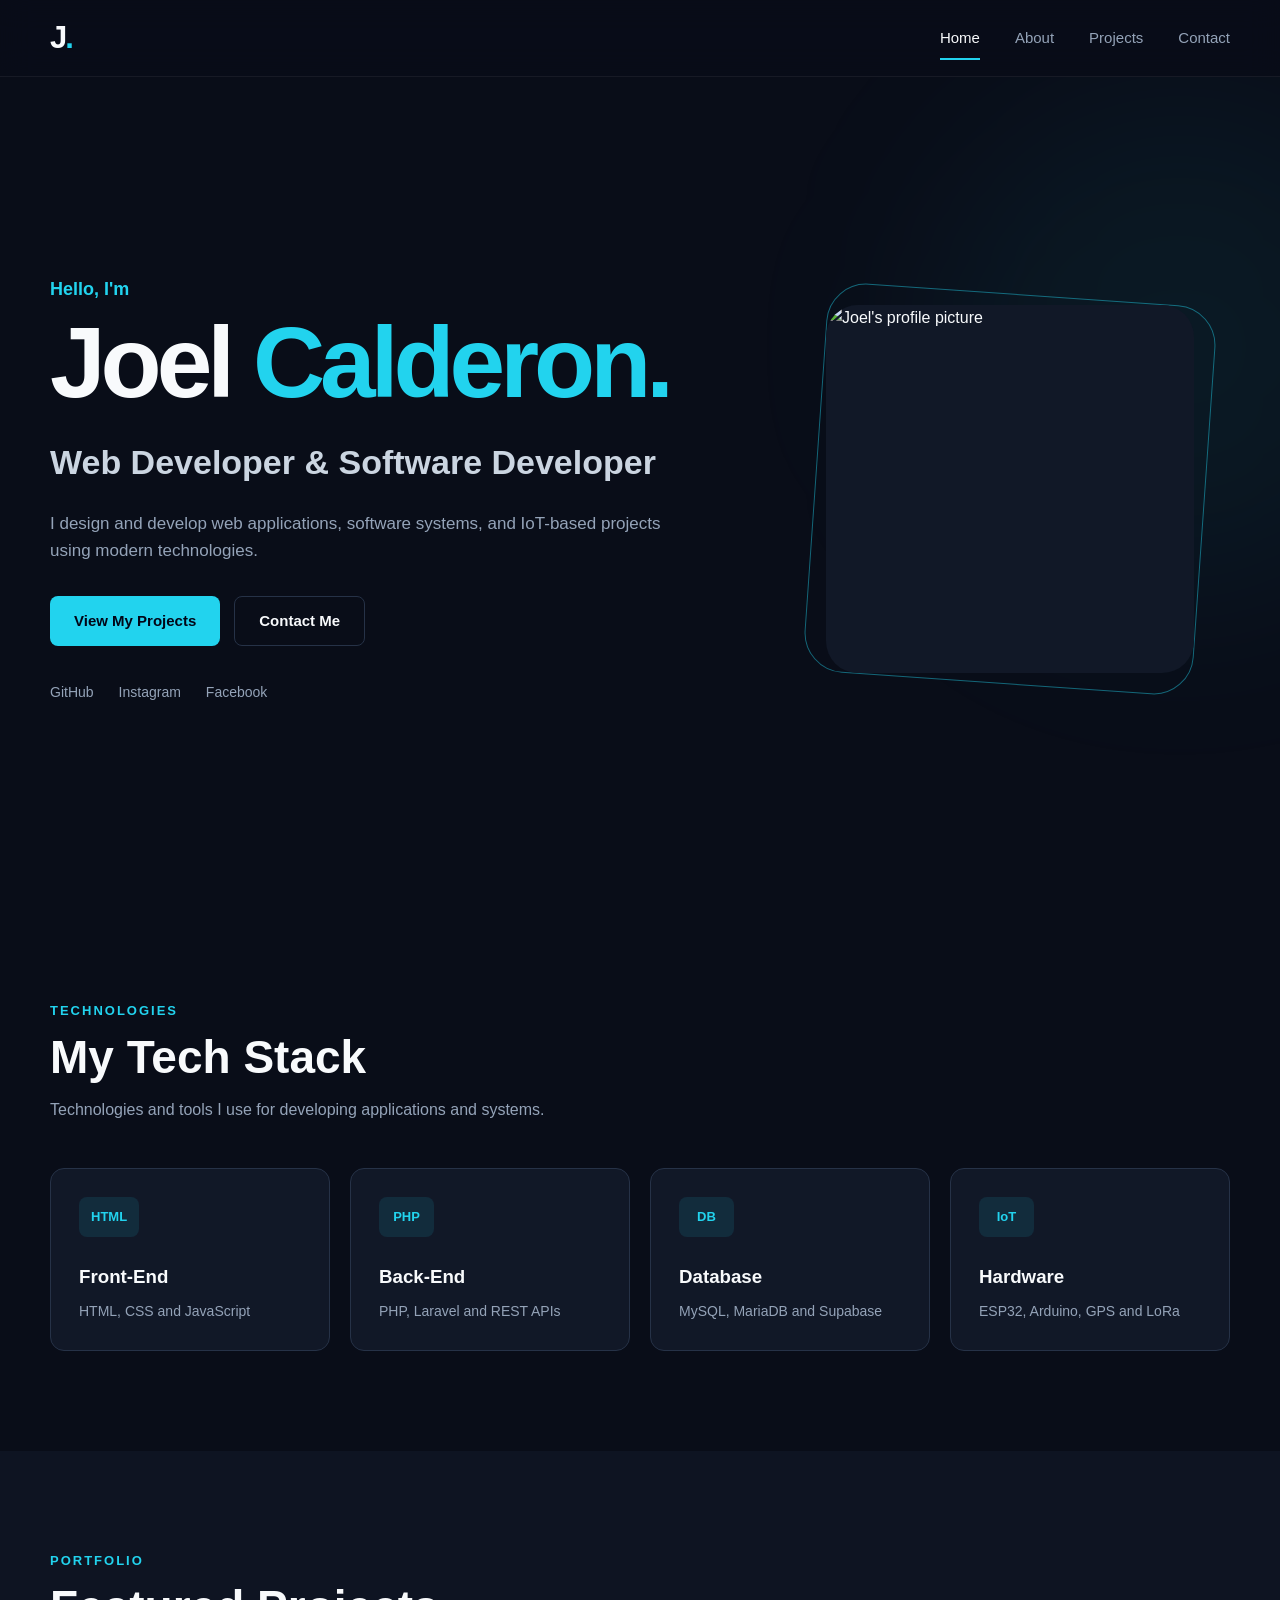
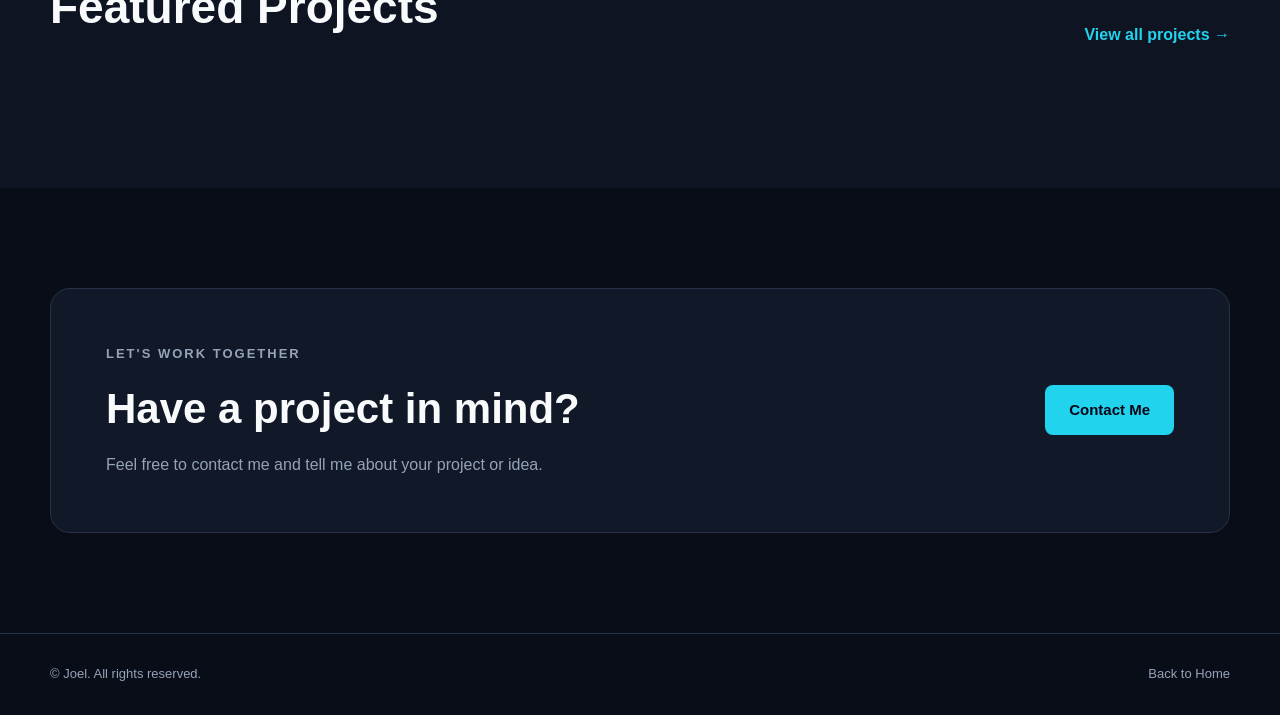
==== index.html @ 71169417 "first commit" ====
<!DOCTYPE html>
<html lang="en">

<head>
    <meta charset="UTF-8">

    <meta
        name="viewport"
        content="width=device-width, initial-scale=1.0"
    >

    <meta
        name="description"
        content="Joel's personal developer portfolio."
    >

    <title>Joel | Developer Portfolio</title>

    <link
        rel="stylesheet"
        href="./style.css"
    >
</head>

<body data-root=".">

    <!-- =========================
         NAVIGATION
    ========================== -->

    <header class="header">

        <nav class="navbar container">

            <a
                href="./index.html"
                class="logo"
            >
                J<span>.</span>
            </a>

            <button
                class="nav-toggle"
                id="nav-toggle"
                aria-label="Open navigation menu"
            >
                ☰
            </button>

            <div
                class="nav-menu"
                id="nav-menu"
            >

                <a
                    href="./index.html"
                    class="nav-link"
                    data-page="home"
                >
                    Home
                </a>

                <a
                    href="./pages/about.html"
                    class="nav-link"
                    data-page="about"
                >
                    About
                </a>

                <a
                    href="./pages/project.html"
                    class="nav-link"
                    data-page="project"
                >
                    Projects
                </a>

                <a
                    href="./pages/contact.html"
                    class="nav-link"
                    data-page="contact"
                >
                    Contact
                </a>

            </div>

        </nav>

    </header>


    <!-- =========================
         MAIN
    ========================== -->

    <main>

        <!-- HERO -->

        <section class="hero">

            <div class="container hero-container">

                <div class="hero-content">

                    <p class="eyebrow">
                        Hello, I'm
                    </p>

                    <h1>
                        Joel
                        <span>Calderon.</span>
                    </h1>

                    <h2>
                        Web Developer &
                        Software Developer
                    </h2>

                    <p class="hero-description">
                        I design and develop web applications,
                        software systems, and IoT-based projects
                        using modern technologies.
                    </p>

                    <div class="hero-buttons">

                        <a
                            href="./pages/project.html"
                            class="btn btn-primary"
                        >
                            View My Projects
                        </a>

                        <a
                            href="./pages/contact.html"
                            class="btn btn-secondary"
                        >
                            Contact Me
                        </a>

                    </div>


                    <div class="hero-socials">

                        <a
                            href="https://github.com/itsmeJoel18"
                            target="_blank"
                            rel="noopener"
                        >
                            GitHub
                        </a>

                        <a
                            href="https://www.instagram.com/joelcalderon018"
                            target="_blank"
                            rel="noopener"
                        >
                            Instagram
                        </a>

                        <a
                            href="https://www.facebook.com/joelcalderon1997"
                            target="_blank"
                            rel="noopener"
                        >
                            Facebook
                        </a>

                    </div>

                </div>


                <div class="hero-image-wrapper">

                    <div class="hero-image-border">

                        <img
                            src="C:\Users\Acer\Downloads\porfolio\assets\images\pasikatkaboy.jpg"
                            alt="Joel's profile picture"
                            class="hero-image"
                        >

                    </div>

                </div>

            </div>

        </section>


        <!-- SKILLS -->

        <section class="section">

            <div class="container">

                <p class="section-label">
                    Technologies
                </p>

                <h2 class="section-title">
                    My Tech Stack
                </h2>

                <p class="section-description">
                    Technologies and tools I use for
                    developing applications and systems.
                </p>


                <div class="skills-grid">

                    <article class="skill-card">
                        <span class="skill-icon">
                            HTML
                        </span>

                        <h3>
                            Front-End
                        </h3>

                        <p>
                            HTML, CSS and JavaScript
                        </p>
                    </article>


                    <article class="skill-card">
                        <span class="skill-icon">
                            PHP
                        </span>

                        <h3>
                            Back-End
                        </h3>

                        <p>
                            PHP, Laravel and REST APIs
                        </p>
                    </article>


                    <article class="skill-card">
                        <span class="skill-icon">
                            DB
                        </span>

                        <h3>
                            Database
                        </h3>

                        <p>
                            MySQL, MariaDB and Supabase
                        </p>
                    </article>


                    <article class="skill-card">
                        <span class="skill-icon">
                            IoT
                        </span>

                        <h3>
                            Hardware
                        </h3>

                        <p>
                            ESP32, Arduino, GPS and LoRa
                        </p>
                    </article>

                </div>

            </div>

        </section>


        <!-- FEATURED PROJECTS -->

        <section class="section section-alt">

            <div class="container">

                <div class="section-heading-row">

                    <div>

                        <p class="section-label">
                            Portfolio
                        </p>

                        <h2 class="section-title">
                            Featured Projects
                        </h2>

                    </div>

                    <a
                        href="./pages/project.html"
                        class="text-link"
                    >
                        View all projects →
                    </a>

                </div>


                <div
                    class="projects-grid"
                    id="featured-project-container"
                >
                </div>

            </div>

        </section>


        <!-- CTA -->

        <section class="section">

            <div class="container">

                <div class="cta">

                    <div>

                        <p class="section-label">
                            Let's Work Together
                        </p>

                        <h2>
                            Have a project in mind?
                        </h2>

                        <p>
                            Feel free to contact me and tell me
                            about your project or idea.
                        </p>

                    </div>

                    <a
                        href="./pages/contact.html"
                        class="btn btn-primary"
                    >
                        Contact Me
                    </a>

                </div>

            </div>

        </section>

    </main>


    <!-- FOOTER -->

    <footer class="footer">

        <div class="container footer-container">

            <p>
                © <span id="current-year"></span>
                Joel. All rights reserved.
            </p>

            <a href="./index.html">
                Back to Home
            </a>

        </div>

    </footer>


    <script
        type="module"
        src="./js/app.js"
    ></script>

</body>

</html>
---- style.css ----
/* =========================================
   RESET
========================================= */

* {
    margin: 0;
    padding: 0;
    box-sizing: border-box;
}


html {
    scroll-behavior: smooth;
}


body {
    font-family:
        Inter,
        Arial,
        Helvetica,
        sans-serif;

    background: #090d18;
    color: #f8fafc;

    line-height: 1.6;

    overflow-x: hidden;
}


a {
    color: inherit;
    text-decoration: none;
}


img {
    display: block;
    max-width: 100%;
}


button,
input,
textarea {
    font: inherit;
}


button {
    cursor: pointer;
}


/* =========================================
   VARIABLES
========================================= */

:root {

    --background: #090d18;

    --background-secondary: #0e1422;

    --card: #111827;

    --card-hover: #182132;

    --border: #263247;

    --primary: #22d3ee;

    --primary-hover: #67e8f9;

    --text: #f8fafc;

    --text-secondary: #94a3b8;

    --text-dark: #020617;

    --max-width: 1180px;

    --header-height: 76px;

}


/* =========================================
   GLOBAL
========================================= */

.container {
    width: min(
        calc(100% - 40px),
        var(--max-width)
    );

    margin-inline: auto;
}


.section {
    padding: 100px 0;
}


.section-alt {
    background: var(--background-secondary);
}


.section-label {
    color: var(--primary);

    font-size: 13px;

    font-weight: 700;

    text-transform: uppercase;

    letter-spacing: 2px;

    margin-bottom: 10px;
}


.section-title {
    font-size: clamp(
        32px,
        5vw,
        46px
    );

    line-height: 1.1;

    margin-bottom: 15px;
}


.section-description {
    color: var(--text-secondary);

    max-width: 650px;

    margin-bottom: 45px;
}


.section-heading-row {
    display: flex;

    justify-content: space-between;

    align-items: end;

    gap: 30px;

    margin-bottom: 40px;
}


.text-link {
    color: var(--primary);

    font-weight: 600;

    transition: 0.2s;
}


.text-link:hover {
    color: var(--primary-hover);
}


/* =========================================
   HEADER
========================================= */

.header {
    position: sticky;

    top: 0;

    z-index: 1000;

    background:
        rgba(9, 13, 24, 0.88);

    backdrop-filter: blur(15px);

    border-bottom:
        1px solid rgba(255, 255, 255, 0.06);
}


.navbar {
    min-height: var(--header-height);

    display: flex;

    align-items: center;

    justify-content: space-between;
}


.logo {
    font-size: 31px;

    font-weight: 800;

    letter-spacing: -2px;
}


.logo span {
    color: var(--primary);
}


.nav-menu {
    display: flex;

    align-items: center;

    gap: 35px;
}


.nav-link {
    color: var(--text-secondary);

    font-size: 15px;

    font-weight: 500;

    position: relative;

    transition: 0.2s;
}


.nav-link:hover,
.nav-link.active {
    color: var(--text);
}


.nav-link.active::after {

    content: "";

    position: absolute;

    left: 0;

    right: 0;

    bottom: -10px;

    height: 2px;

    background: var(--primary);
}


.nav-toggle {
    display: none;

    background: transparent;

    border: 0;

    color: white;

    font-size: 25px;
}


/* =========================================
   HERO
========================================= */

.hero {
    min-height:
        calc(100vh - var(--header-height));

    display: flex;

    align-items: center;

    position: relative;

    overflow: hidden;
}


.hero::before {
    content: "";

    position: absolute;

    width: 500px;

    height: 500px;

    border-radius: 50%;

    background:
        rgba(34, 211, 238, 0.06);

    filter: blur(100px);

    right: -150px;

    top: 20px;

    pointer-events: none;
}


.hero-container {
    display: grid;

    grid-template-columns:
        1.2fr 0.8fr;

    align-items: center;

    gap: 80px;

    padding: 80px 0;
}


.eyebrow {
    color: var(--primary);

    font-size: 18px;

    font-weight: 600;

    margin-bottom: 12px;
}


.hero h1 {
    font-size: clamp(
        60px,
        9vw,
        100px
    );

    line-height: 0.95;

    letter-spacing: -5px;

    margin-bottom: 25px;
}


.hero h1 span {
    color: var(--primary);
}


.hero h2 {
    font-size: clamp(
        23px,
        4vw,
        34px
    );

    color: #cbd5e1;

    margin-bottom: 20px;
}


.hero-description {
    color: var(--text-secondary);

    font-size: 17px;

    max-width: 630px;

    margin-bottom: 32px;
}


.hero-buttons {
    display: flex;

    flex-wrap: wrap;

    gap: 14px;

    margin-bottom: 35px;
}


.btn {
    display: inline-flex;

    align-items: center;

    justify-content: center;

    min-height: 50px;

    padding: 0 24px;

    border-radius: 8px;

    font-size: 15px;

    font-weight: 700;

    transition:
        transform 0.2s,
        background 0.2s,
        border 0.2s;
}


.btn:hover {
    transform: translateY(-2px);
}


.btn-primary {
    color: var(--text-dark);

    background: var(--primary);
}


.btn-primary:hover {
    background: var(--primary-hover);
}


.btn-secondary {
    color: var(--text);

    border:
        1px solid var(--border);

    background: transparent;
}


.btn-secondary:hover {
    border-color: var(--primary);
}


.hero-socials {
    display: flex;

    flex-wrap: wrap;

    gap: 25px;
}


.hero-socials a {
    color: var(--text-secondary);

    font-size: 14px;

    transition: 0.2s;
}


.hero-socials a:hover {
    color: var(--primary);
}


.hero-image-wrapper {
    display: flex;

    justify-content: center;
}


.hero-image-border {
    width: min(390px, 100%);

    aspect-ratio: 1 / 1;

    padding: 10px;

    border:
        1px solid rgba(
            34,
            211,
            238,
            0.45
        );

    border-radius: 40px;

    transform: rotate(4deg);
}


.hero-image {
    width: 100%;

    height: 100%;

    object-fit: cover;

    object-position: center;

    border-radius: 32px;

    transform: rotate(-4deg);

    background: #111827;
}


/* =========================================
   SKILLS
========================================= */

.skills-grid {
    display: grid;

    grid-template-columns:
        repeat(4, 1fr);

    gap: 20px;
}


.skill-card {
    padding: 28px;

    border-radius: 14px;

    border:
        1px solid var(--border);

    background: var(--card);

    transition:
        0.25s ease;
}


.skill-card:hover {
    transform: translateY(-5px);

    border-color:
        rgba(34, 211, 238, 0.5);

    background: var(--card-hover);
}


.skill-icon {
    display: inline-flex;

    align-items: center;

    justify-content: center;

    min-width: 55px;

    min-height: 40px;

    padding: 0 12px;

    margin-bottom: 25px;

    border-radius: 8px;

    background:
        rgba(34, 211, 238, 0.1);

    color: var(--primary);

    font-size: 13px;

    font-weight: 800;
}


.skill-card h3 {
    margin-bottom: 8px;
}


.skill-card p {
    color: var(--text-secondary);

    font-size: 14px;
}


/* =========================================
   PROJECTS
========================================= */

.projects-grid {
    display: grid;

    grid-template-columns:
        repeat(3, 1fr);

    gap: 22px;
}


.project-card {
    display: flex;

    flex-direction: column;

    overflow: hidden;

    border:
        1px solid var(--border);

    border-radius: 15px;

    background: var(--card);

    transition:
        transform 0.25s,
        border 0.25s;
}


.project-card:hover {
    transform: translateY(-5px);

    border-color:
        rgba(34, 211, 238, 0.5);
}


.project-image {
    width: 100%;

    height: 210px;

    object-fit: cover;

    background: #0b1120;
}


.project-placeholder {
    height: 210px;

    display: flex;

    justify-content: center;

    align-items: center;

    background:
        linear-gradient(
            135deg,
            #111827,
            #172554
        );

    color: var(--primary);

    font-size: 45px;

    font-weight: 800;
}


.project-content {
    display: flex;

    flex-direction: column;

    flex: 1;

    padding: 25px;
}


.project-content h3 {
    font-size: 21px;

    margin-bottom: 10px;
}


.project-content p {
    color: var(--text-secondary);

    font-size: 14px;

    margin-bottom: 20px;
}


.project-tech {
    display: flex;

    flex-wrap: wrap;

    gap: 8px;

    margin-top: auto;

    margin-bottom: 20px;
}


.tech-tag {
    padding: 5px 10px;

    border-radius: 50px;

    background:
        rgba(34, 211, 238, 0.08);

    color: var(--primary);

    font-size: 11px;

    font-weight: 600;
}


.project-links {
    display: flex;

    gap: 17px;
}


.project-links a {
    font-size: 13px;

    font-weight: 700;

    color: #cbd5e1;
}


.project-links a:hover {
    color: var(--primary);
}


/* =========================================
   CTA
========================================= */

.cta {
    padding: 55px;

    display: flex;

    justify-content: space-between;

    align-items: center;

    gap: 30px;

    border-radius: 20px;

    border:
        1px solid var(--border);

    background: var(--card);
}


.cta h2 {
    font-size: clamp(
        28px,
        4vw,
        42px
    );

    margin-bottom: 10px;
}


.cta p {
    color: var(--text-secondary);
}


/* =========================================
   PAGE HERO
========================================= */

.page-hero {
    padding:
        110px 0 70px;

    background: var(--background-secondary);

    border-bottom:
        1px solid var(--border);
}


.page-hero h1 {
    font-size: clamp(
        45px,
        8vw,
        75px
    );

    letter-spacing: -3px;

    margin-bottom: 15px;
}


.page-hero h1 span {
    color: var(--primary);
}


.page-hero p {
    color: var(--text-secondary);

    max-width: 650px;

    font-size: 17px;
}


/* =========================================
   ABOUT
========================================= */

.about-grid {
    display: grid;

    grid-template-columns:
        0.8fr 1.2fr;

    gap: 70px;

    align-items: center;
}


.about-image {
    width: 100%;

    aspect-ratio: 1 / 1;

    object-fit: cover;

    border-radius: 20px;

    border:
        1px solid var(--border);
}


.about-content h2 {
    font-size: 40px;

    margin-bottom: 22px;
}


.about-content p {
    color: var(--text-secondary);

    margin-bottom: 18px;
}


.about-details {
    display: grid;

    grid-template-columns:
        repeat(2, 1fr);

    gap: 16px;

    margin-top: 30px;
}


.detail-card {
    padding: 18px;

    background: var(--card);

    border:
        1px solid var(--border);

    border-radius: 10px;
}


.detail-card strong {
    display: block;

    color: var(--primary);

    margin-bottom: 5px;
}


.detail-card span {
    color: var(--text-secondary);

    font-size: 14px;
}


/* =========================================
   CONTACT
========================================= */

.contact-grid {
    display: grid;

    grid-template-columns:
        0.8fr 1.2fr;

    gap: 70px;
}


.contact-info h2 {
    font-size: 38px;

    margin-bottom: 15px;
}


.contact-info > p {
    color: var(--text-secondary);

    margin-bottom: 35px;
}


.contact-item {
    padding: 20px 0;

    border-bottom:
        1px solid var(--border);
}


.contact-item small {
    display: block;

    color: var(--text-secondary);

    margin-bottom: 4px;
}


.contact-form {
    padding: 35px;

    background: var(--card);

    border:
        1px solid var(--border);

    border-radius: 16px;
}


.form-group {
    margin-bottom: 20px;
}


.form-group label {
    display: block;

    margin-bottom: 8px;

    font-size: 14px;

    font-weight: 600;
}


.form-group input,
.form-group textarea {
    width: 100%;

    border:
        1px solid var(--border);

    background: #0b1120;

    color: var(--text);

    border-radius: 8px;

    outline: none;

    padding: 14px 15px;

    transition: 0.2s;
}


.form-group textarea {
    min-height: 160px;

    resize: vertical;
}


.form-group input:focus,
.form-group textarea:focus {
    border-color: var(--primary);
}


.form-message {
    margin-top: 15px;

    min-height: 24px;

    color: var(--primary);

    font-size: 14px;
}


/* =========================================
   FOOTER
========================================= */

.footer {
    padding: 30px 0;

    border-top:
        1px solid var(--border);
}


.footer-container {
    display: flex;

    justify-content: space-between;

    gap: 20px;

    color: var(--text-secondary);

    font-size: 13px;
}


.footer a:hover {
    color: var(--primary);
}


/* =========================================
   RESPONSIVE
========================================= */

@media (max-width: 950px) {

    .hero-container {
        grid-template-columns: 1fr;

        text-align: center;
    }


    .hero-description {
        margin-inline: auto;
    }


    .hero-buttons,
    .hero-socials {
        justify-content: center;
    }


    .hero-image-wrapper {
        grid-row: 1;
    }


    .hero-image-border {
        width: 300px;
    }


    .skills-grid {
        grid-template-columns:
            repeat(2, 1fr);
    }


    .projects-grid {
        grid-template-columns:
            repeat(2, 1fr);
    }


    .about-grid,
    .contact-grid {
        grid-template-columns: 1fr;
    }


    .about-image {
        max-width: 450px;

        margin-inline: auto;
    }

}


@media (max-width: 700px) {

    .section {
        padding: 75px 0;
    }


    .nav-toggle {
        display: block;
    }


    .nav-menu {
        display: none;

        position: absolute;

        top: var(--header-height);

        left: 20px;

        right: 20px;

        padding: 20px;

        flex-direction: column;

        align-items: stretch;

        gap: 5px;

        background: #111827;

        border:
            1px solid var(--border);

        border-radius: 12px;

        box-shadow:
            0 20px 40px
            rgba(0, 0, 0, 0.4);
    }


    .nav-menu.open {
        display: flex;
    }


    .nav-link {
        padding: 12px;
    }


    .nav-link.active::after {
        display: none;
    }


    .hero h1 {
        letter-spacing: -3px;
    }


    .skills-grid,
    .projects-grid {
        grid-template-columns: 1fr;
    }


    .section-heading-row {
        align-items: flex-start;

        flex-direction: column;
    }


    .cta {
        padding: 35px 25px;

        align-items: flex-start;

        flex-direction: column;
    }


    .about-details {
        grid-template-columns: 1fr;
    }


    .contact-form {
        padding: 25px 20px;
    }


    .footer-container {
        flex-direction: column;

        text-align: center;
    }

}
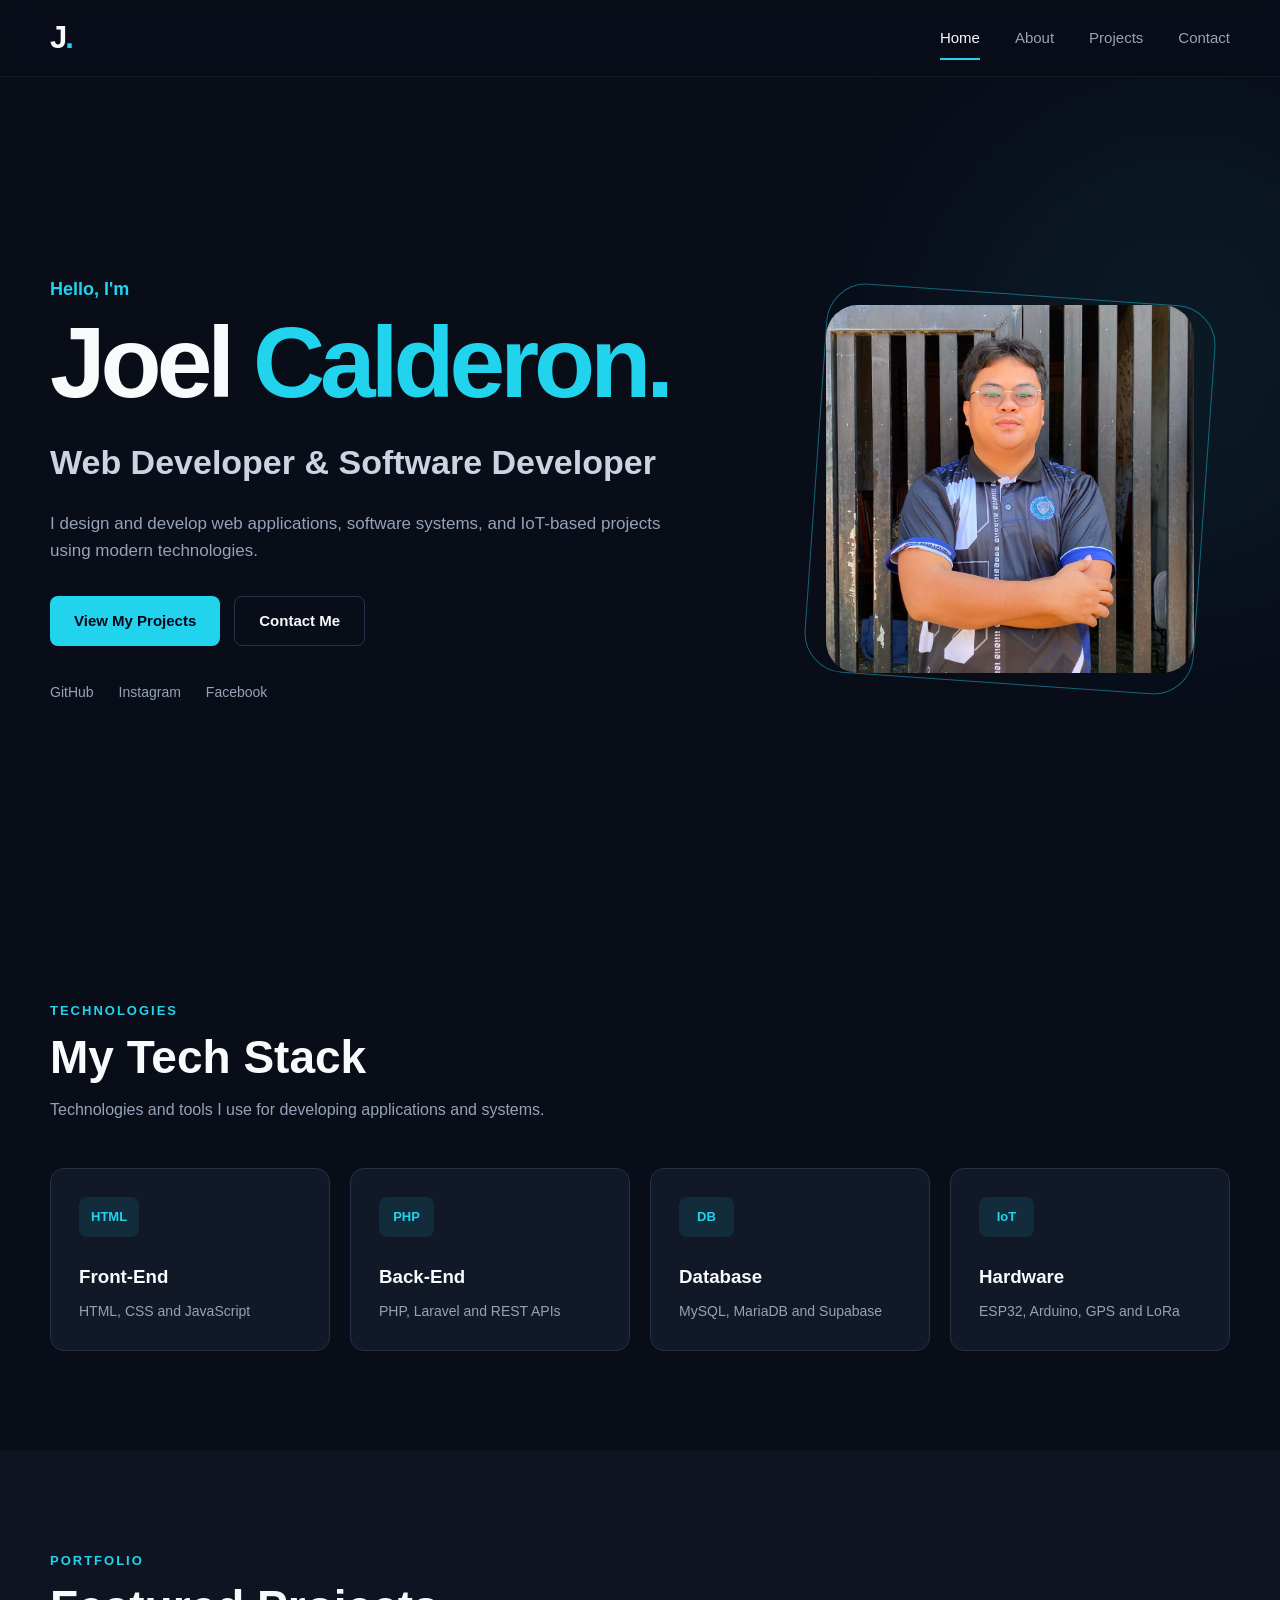
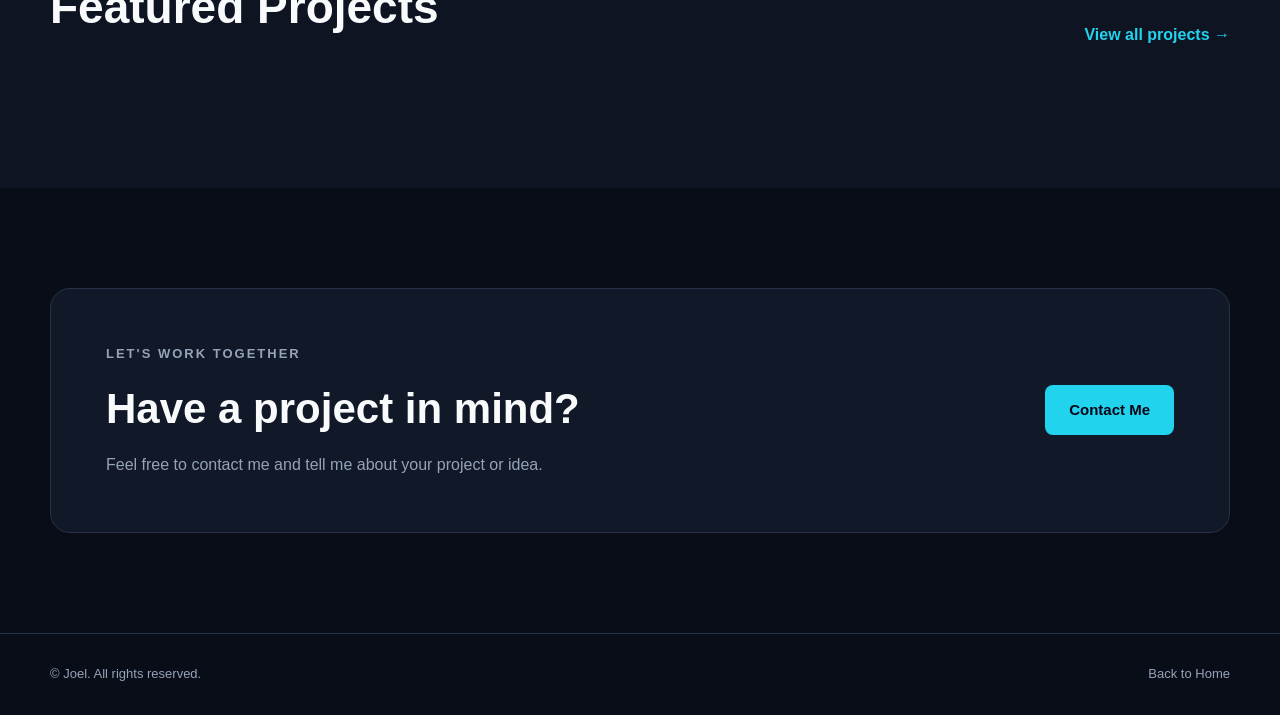
==== commit df024cc8: "fix" ====
--- a/index.html
+++ b/index.html
@@ -180,7 +180,7 @@
                     <div class="hero-image-border">
 
                         <img
-                            src="C:\Users\Acer\Downloads\porfolio\assets\images\pasikatkaboy.jpg"
+                            src="./assets/images/pasikatkaboy.jpg"
                             alt="Joel's profile picture"
                             class="hero-image"
                         >
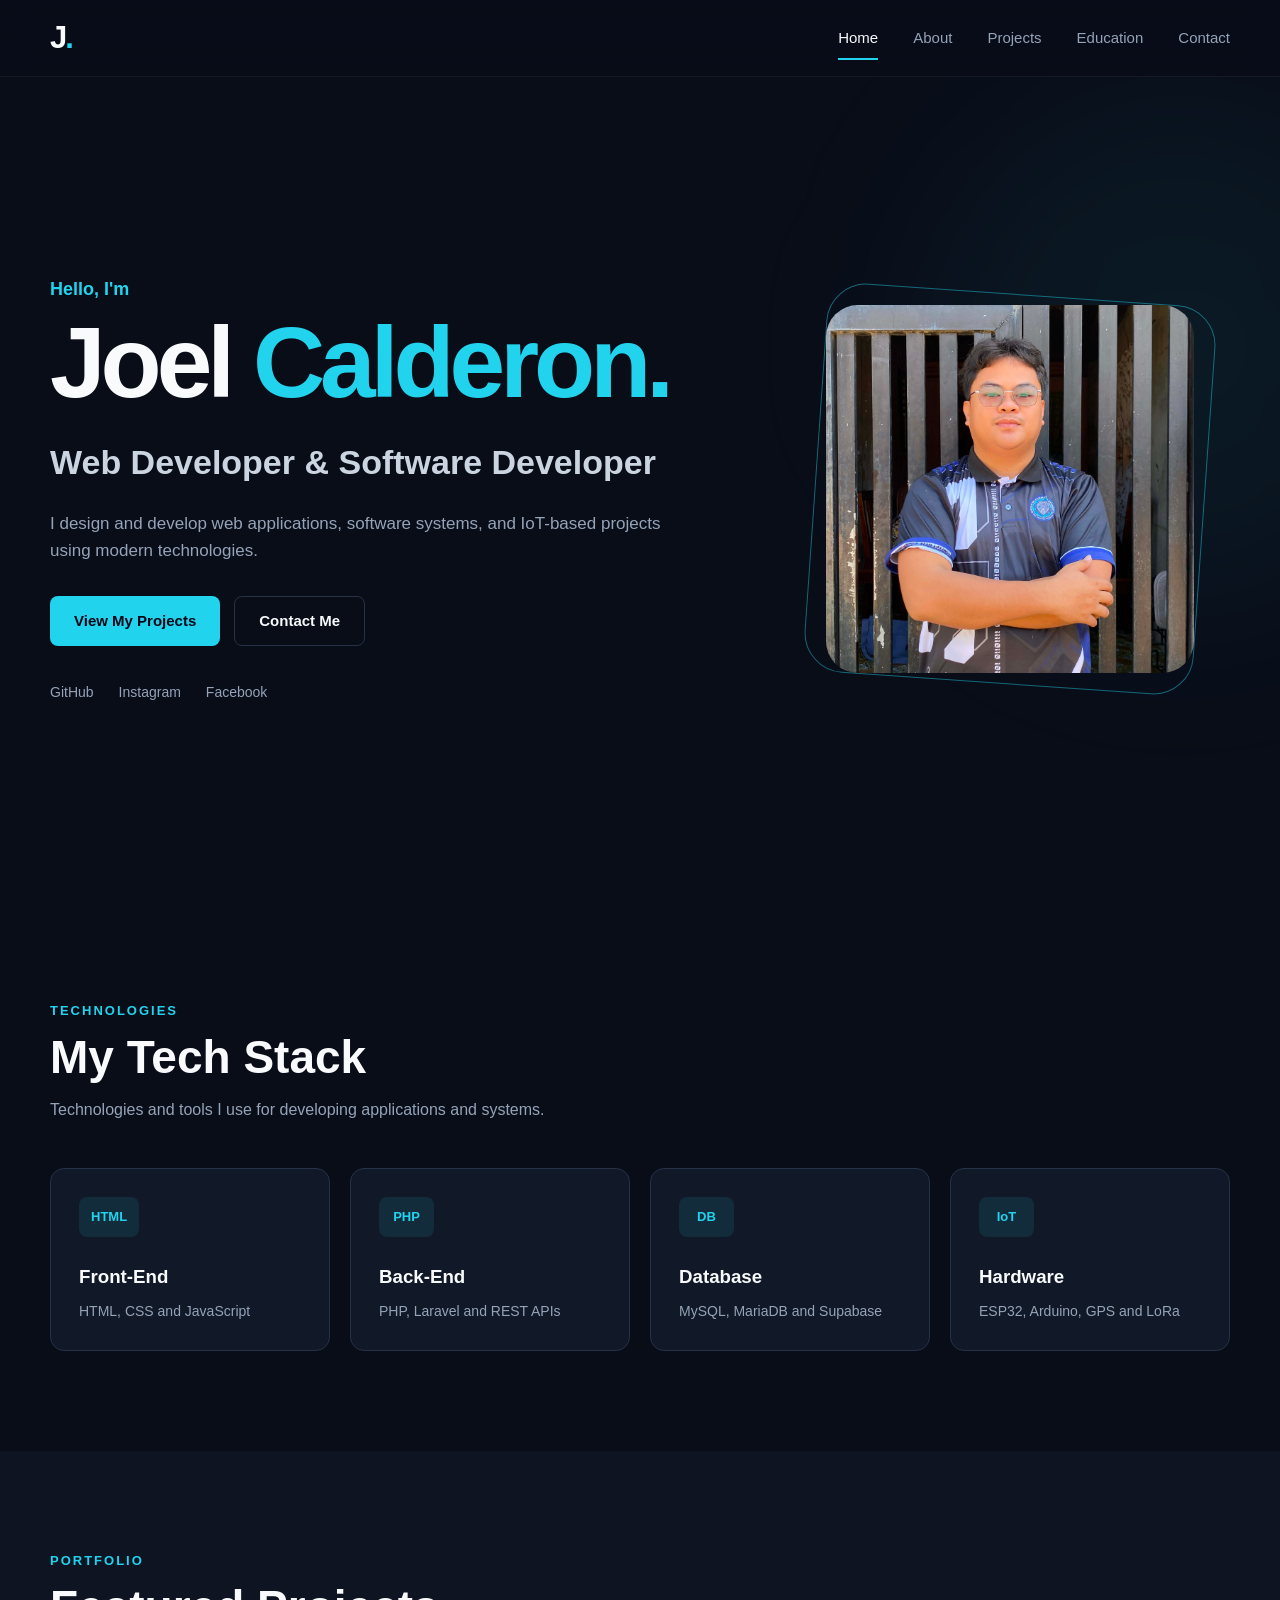
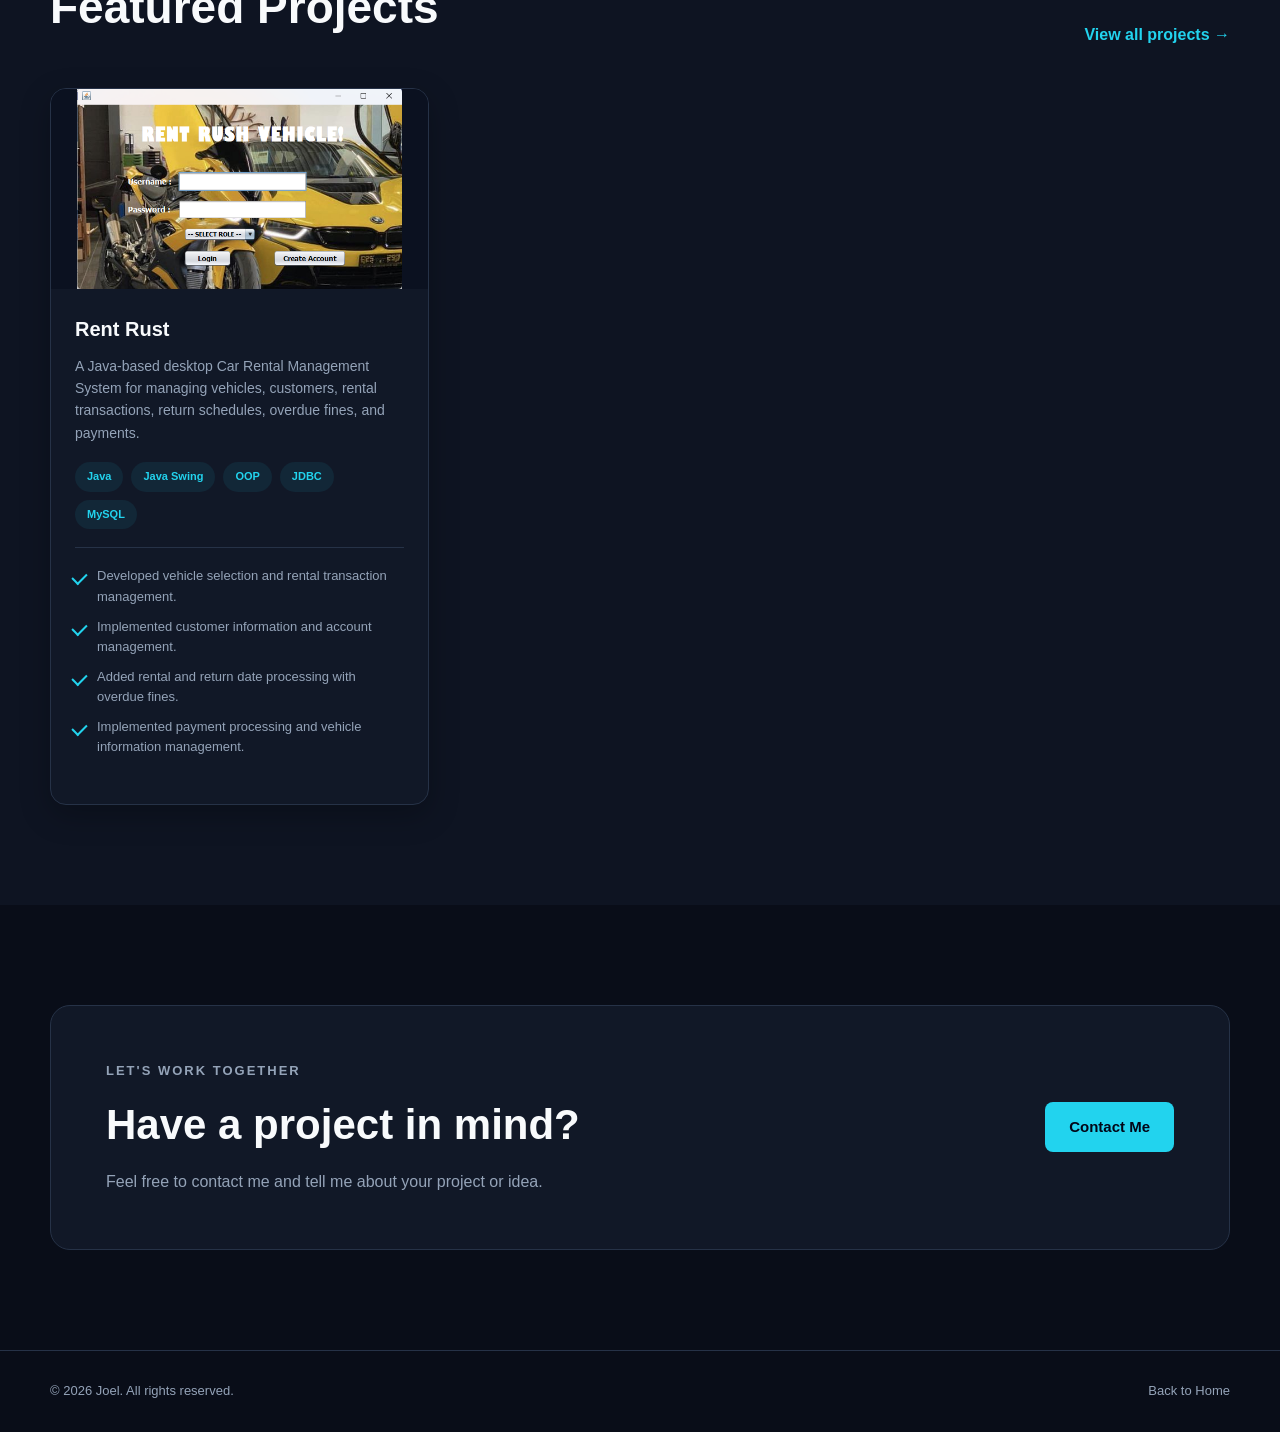
==== commit c2e61eeb: "fix" ====
--- a/index.html
+++ b/index.html
@@ -77,6 +77,14 @@
                 </a>
 
                 <a
+                    href="./pages/education.html"
+                    class="nav-link"
+                    data-page="education"
+                >
+                    Education
+                </a>
+
+                <a
                     href="./pages/contact.html"
                     class="nav-link"
                     data-page="contact"
--- a/style.css
+++ b/style.css
@@ -624,42 +624,72 @@
 
     flex-direction: column;
 
+    height: 100%;
+
     overflow: hidden;
 
     border:
         1px solid var(--border);
 
-    border-radius: 15px;
+    border-radius: 16px;
 
     background: var(--card);
+
+    box-shadow:
+        0 10px 30px
+        rgba(0, 0, 0, 0.25);
 
     transition:
         transform 0.25s,
-        border 0.25s;
+        border 0.25s,
+        box-shadow 0.25s;
 }
 
 
 .project-card:hover {
-    transform: translateY(-5px);
+    transform: translateY(-6px);
 
     border-color:
         rgba(34, 211, 238, 0.5);
+
+    box-shadow:
+        0 18px 42px
+        rgba(0, 0, 0, 0.4);
 }
 
 
 .project-image {
     width: 100%;
 
-    height: 210px;
-
-    object-fit: cover;
+    height: 200px;
+
+    display: flex;
+
+    align-items: center;
+
+    justify-content: center;
+
+    overflow: hidden;
 
     background: #0b1120;
 }
 
 
-.project-placeholder {
-    height: 210px;
+.project-image img {
+    width: 100%;
+
+    height: 100%;
+
+    object-fit: contain;
+
+    display: block;
+}
+
+
+.project-icon {
+    width: 100%;
+
+    height: 200px;
 
     display: flex;
 
@@ -676,7 +706,7 @@
 
     color: var(--primary);
 
-    font-size: 45px;
+    font-size: 56px;
 
     font-weight: 800;
 }
@@ -689,23 +719,29 @@
 
     flex: 1;
 
-    padding: 25px;
+    padding: 24px;
 }
 
 
 .project-content h3 {
-    font-size: 21px;
+    font-size: 20px;
 
     margin-bottom: 10px;
 }
 
 
 .project-content p {
+    flex: 1;
+
     color: var(--text-secondary);
 
     font-size: 14px;
 
-    margin-bottom: 20px;
+    line-height: 1.6;
+
+    margin-bottom: 18px;
+
+    overflow-wrap: anywhere;
 }
 
 
@@ -716,14 +752,12 @@
 
     gap: 8px;
 
-    margin-top: auto;
-
-    margin-bottom: 20px;
+    margin-bottom: 18px;
 }
 
 
 .tech-tag {
-    padding: 5px 10px;
+    padding: 6px 12px;
 
     border-radius: 50px;
 
@@ -738,10 +772,66 @@
 }
 
 
+.project-features {
+    list-style: none;
+
+    margin: 0;
+
+    padding: 18px 0 20px;
+
+    border-top:
+        1px solid var(--border);
+
+    display: flex;
+
+    flex-direction: column;
+
+    gap: 10px;
+}
+
+
+.project-features li {
+    position: relative;
+
+    padding-left: 22px;
+
+    color: var(--text-secondary);
+
+    font-size: 13px;
+
+    line-height: 1.55;
+
+    overflow-wrap: anywhere;
+}
+
+
+.project-features li::before {
+    content: "";
+
+    position: absolute;
+
+    left: 0;
+
+    top: 4px;
+
+    width: 7px;
+
+    height: 12px;
+
+    border-right: 2px solid var(--primary);
+
+    border-bottom: 2px solid var(--primary);
+
+    transform: rotate(45deg);
+}
+
+
 .project-links {
     display: flex;
 
     gap: 17px;
+
+    margin-top: 2px;
 }
 
 
@@ -1044,6 +1134,222 @@
 
 
 /* =========================================
+   EDUCATION
+========================================= */
+
+.education-list {
+    display: grid;
+
+    grid-template-columns:
+        repeat(2, 1fr);
+
+    gap: 22px;
+}
+
+
+.education-card {
+    padding: 28px;
+
+    border:
+        1px solid var(--border);
+
+    border-radius: 14px;
+
+    background: var(--card);
+
+    transition:
+        transform 0.25s,
+        border 0.25s,
+        background 0.25s;
+}
+
+
+.education-card:hover {
+    transform: translateY(-5px);
+
+    border-color:
+        rgba(34, 211, 238, 0.5);
+
+    background: var(--card-hover);
+}
+
+
+.education-header {
+    display: flex;
+
+    align-items: center;
+
+    gap: 16px;
+
+    margin-bottom: 14px;
+}
+
+
+.education-logo {
+    width: 64px;
+
+    height: 64px;
+
+    flex-shrink: 0;
+
+    object-fit: cover;
+
+    border-radius: 12px;
+
+    border:
+        1px solid var(--border);
+
+    background: #0b1120;
+}
+
+
+.education-ring {
+    display: inline-flex;
+
+    align-items: center;
+
+    justify-content: center;
+
+    width: 64px;
+
+    height: 64px;
+
+    flex-shrink: 0;
+
+    border-radius: 12px;
+
+    background:
+        rgba(34, 211, 238, 0.1);
+
+    color: var(--primary);
+
+    font-size: 24px;
+
+    font-weight: 800;
+}
+
+
+.education-info {
+    flex: 1;
+
+    min-width: 0;
+}
+
+
+.education-info h3 {
+    font-size: 20px;
+
+    margin-bottom: 5px;
+}
+
+
+.education-degree {
+    color: var(--primary);
+
+    font-size: 14px;
+
+    font-weight: 600;
+}
+
+
+.education-years {
+    flex-shrink: 0;
+
+    padding: 5px 12px;
+
+    border-radius: 50px;
+
+    background:
+        rgba(34, 211, 238, 0.08);
+
+    color: var(--primary);
+
+    font-size: 12px;
+
+    font-weight: 600;
+}
+
+
+.education-location {
+    color: var(--text-secondary);
+
+    font-size: 13px;
+
+    margin-bottom: 12px;
+}
+
+
+.education-description {
+    color: var(--text-secondary);
+
+    font-size: 14px;
+}
+
+
+/* =========================================
+   PROJECT GALLERY
+========================================= */
+
+.project-overview {
+    max-width: 750px;
+
+    margin-bottom: 45px;
+}
+
+
+.project-overview h3 {
+    font-size: 24px;
+
+    margin-bottom: 12px;
+}
+
+
+.project-overview p {
+    color: var(--text-secondary);
+
+    font-size: 16px;
+}
+
+
+.gallery-grid {
+    display: grid;
+
+    grid-template-columns:
+        repeat(3, 1fr);
+
+    gap: 22px;
+}
+
+
+.gallery-grid img {
+    width: 100%;
+
+    aspect-ratio: 16 / 10;
+
+    object-fit: cover;
+
+    border-radius: 14px;
+
+    border:
+        1px solid var(--border);
+
+    background: #0b1120;
+
+    transition:
+        transform 0.25s,
+        border 0.25s;
+}
+
+
+.gallery-grid img:hover {
+    transform: translateY(-5px);
+
+    border-color:
+        rgba(34, 211, 238, 0.5);
+}
+
+
+/* =========================================
    FOOTER
 ========================================= */
 
@@ -1119,6 +1425,12 @@
     }
 
 
+    .gallery-grid {
+        grid-template-columns:
+            repeat(2, 1fr);
+    }
+
+
     .about-grid,
     .contact-grid {
         grid-template-columns: 1fr;
@@ -1199,7 +1511,9 @@
 
 
     .skills-grid,
-    .projects-grid {
+    .projects-grid,
+    .gallery-grid,
+    .education-list {
         grid-template-columns: 1fr;
     }
 
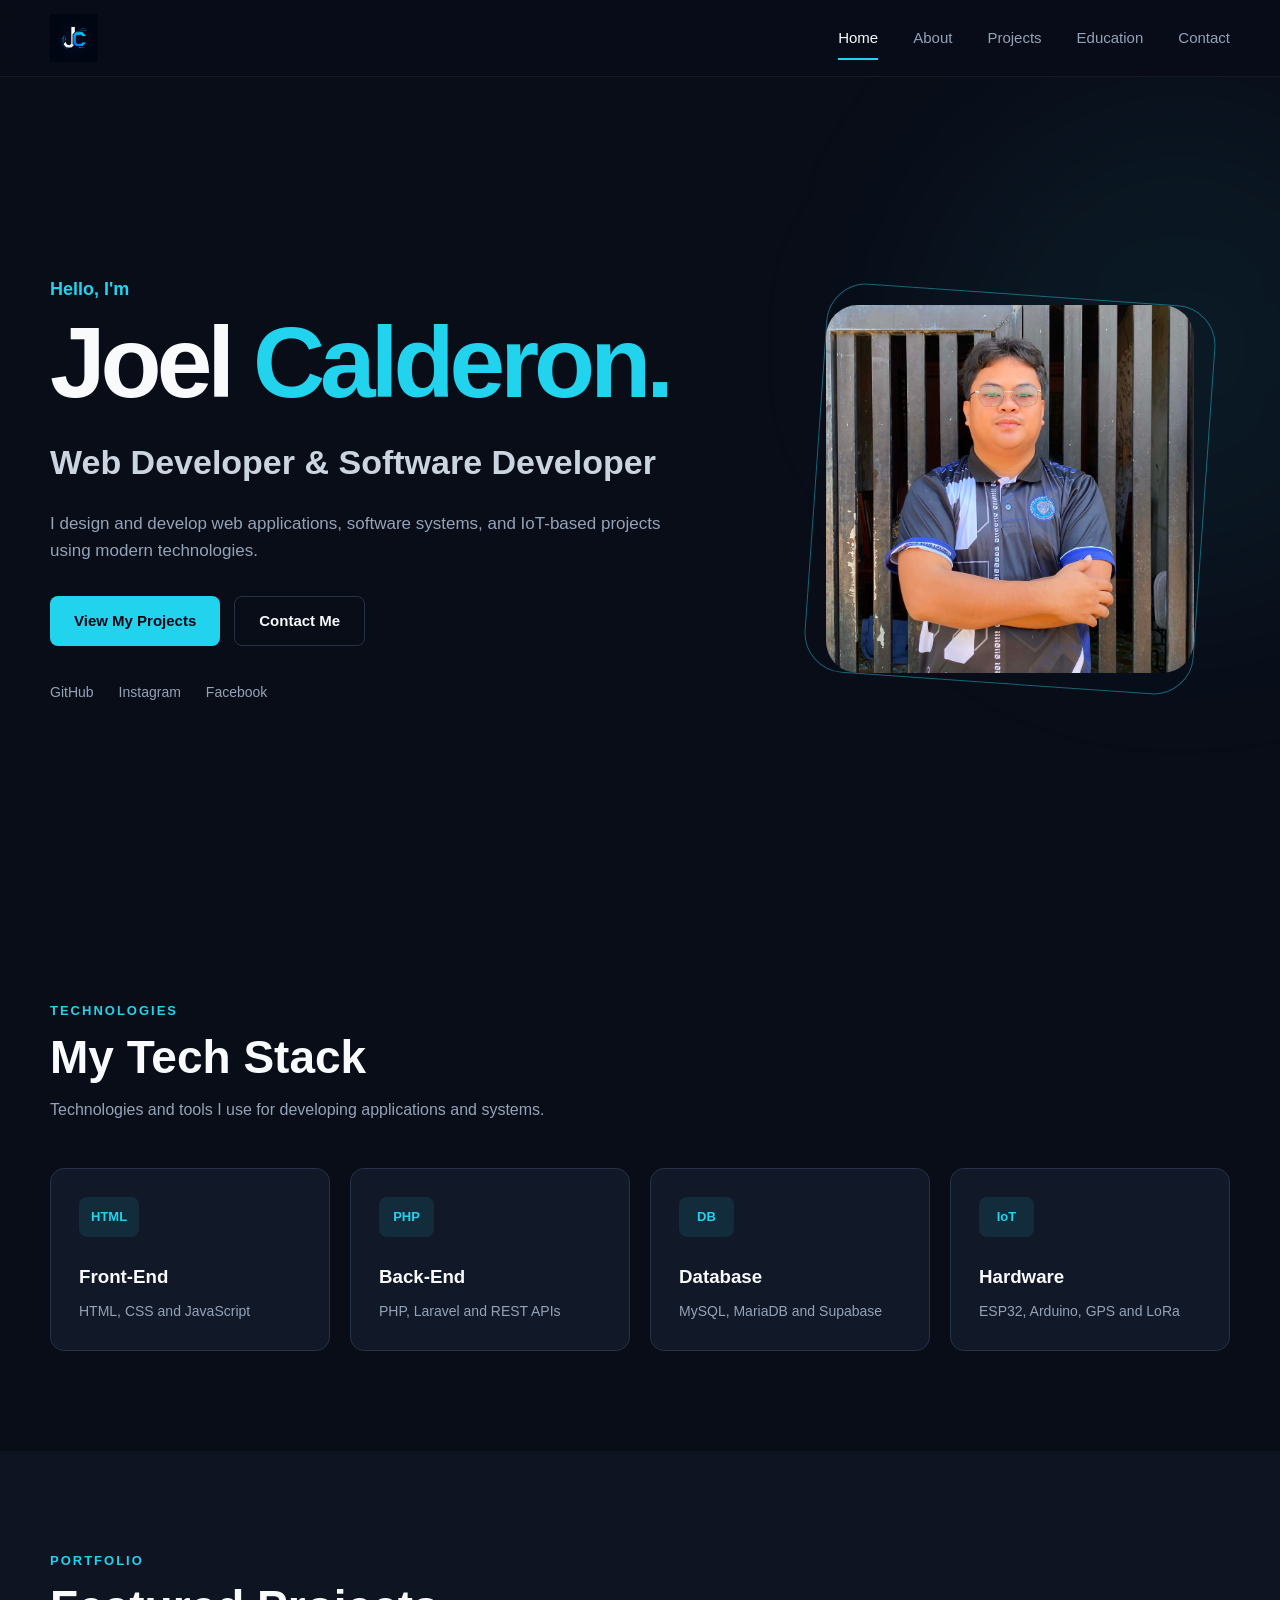
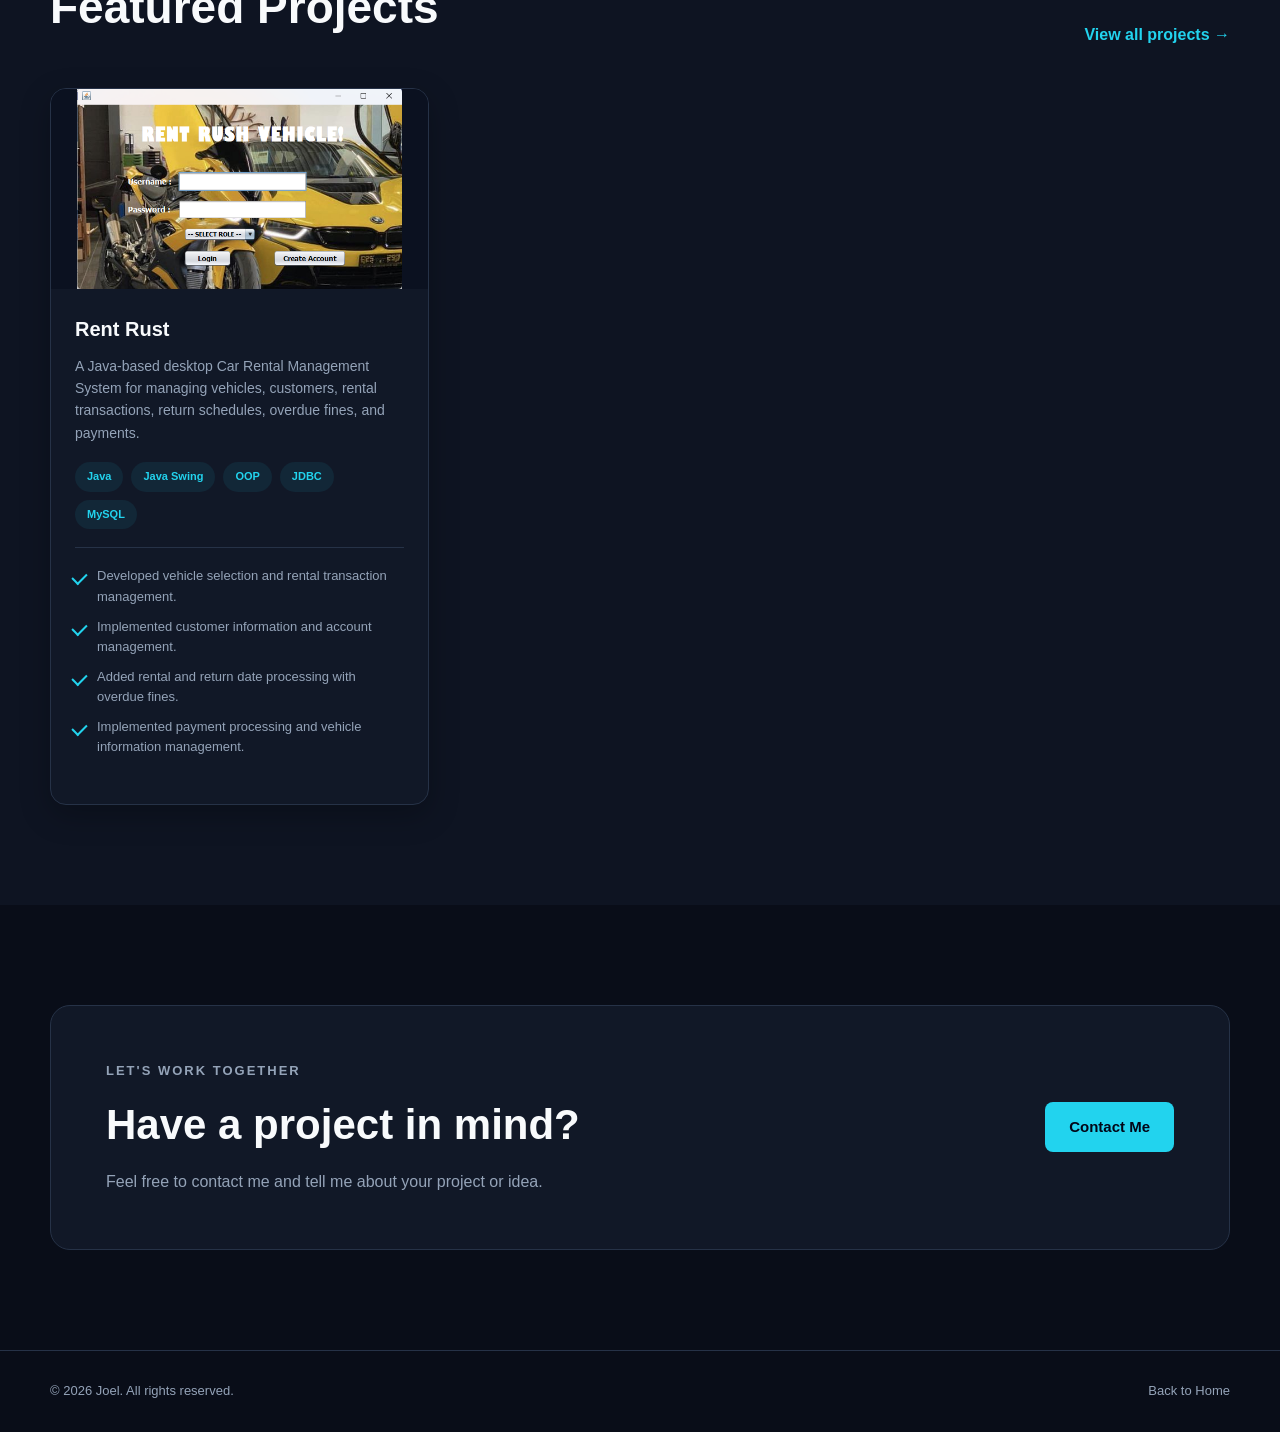
==== commit 00594cc2: "done fix" ====
--- a/index.html
+++ b/index.html
@@ -36,7 +36,10 @@
                 href="./index.html"
                 class="logo"
             >
-                J<span>.</span>
+                    <img
+                        src="./assets/images/MAIN LOGO.png"
+                        alt="Joel"
+                    >
             </a>
 
             <button
--- a/style.css
+++ b/style.css
@@ -208,6 +208,10 @@
 
 
 .logo {
+    display: inline-flex;
+
+    align-items: center;
+
     font-size: 31px;
 
     font-weight: 800;
@@ -218,6 +222,15 @@
 
 .logo span {
     color: var(--primary);
+}
+
+
+.logo img {
+    display: block;
+
+height: 48px;
+
+    width: auto;
 }
 
 
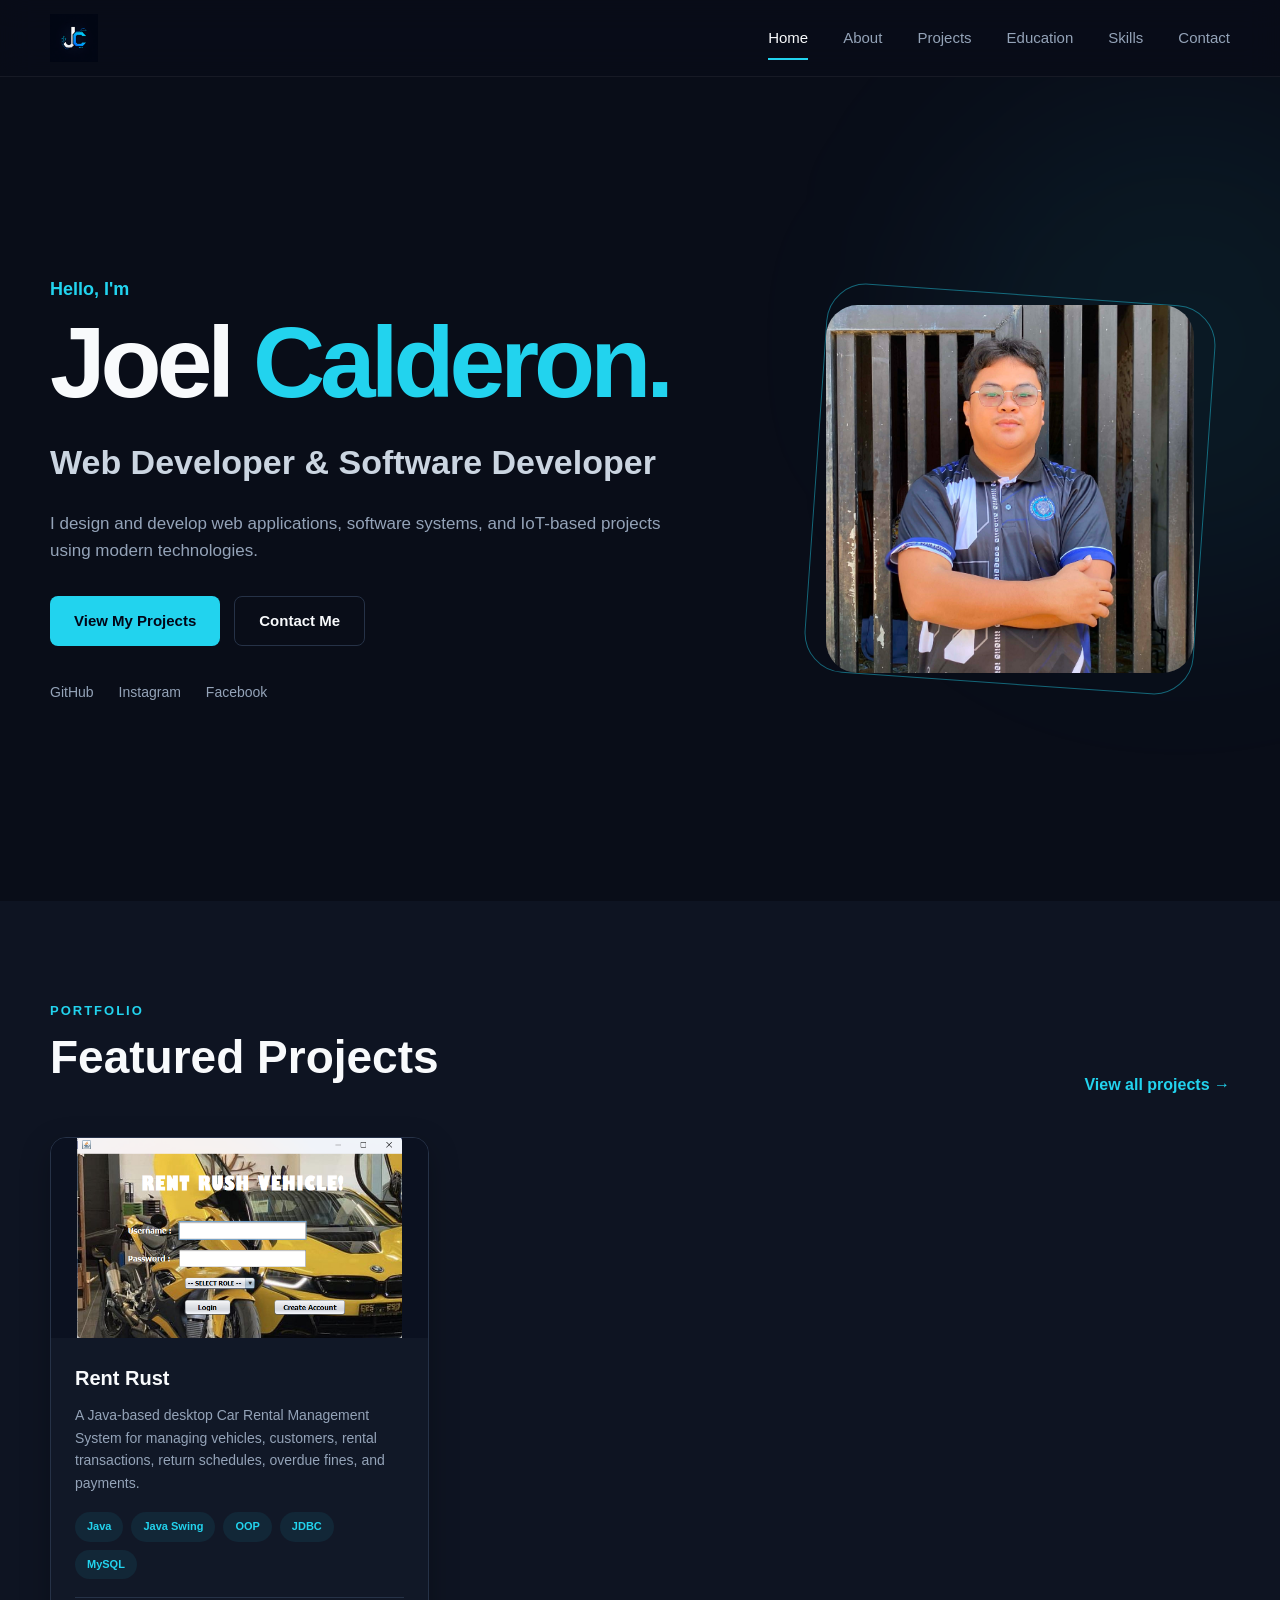
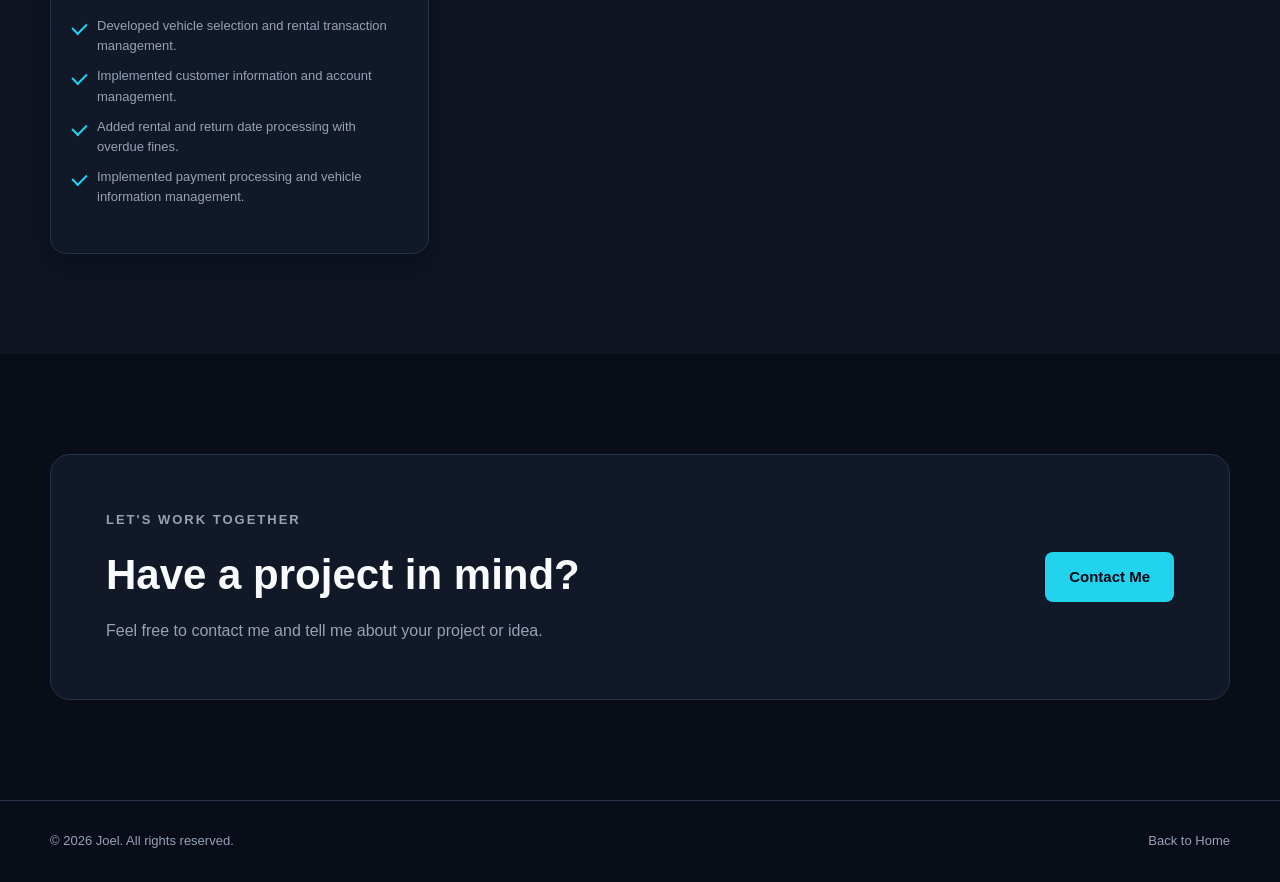
==== commit f63d1a0e: "fixed" ====
--- a/index.html
+++ b/index.html
@@ -36,10 +36,10 @@
                 href="./index.html"
                 class="logo"
             >
-                    <img
-                        src="./assets/images/MAIN LOGO.png"
-                        alt="Joel"
-                    >
+                <img
+                    src="../assets/images/MAIN LOGO.png"
+                    alt="Joel"
+                >
             </a>
 
             <button
@@ -88,6 +88,14 @@
                 </a>
 
                 <a
+                    href="./pages/skill.html"
+                    class="nav-link"
+                    data-page="skill"
+                >
+                    Skills
+                </a>
+
+                <a
                     href="./pages/contact.html"
                     class="nav-link"
                     data-page="contact"
@@ -197,94 +205,6 @@
                         >
 
                     </div>
-
-                </div>
-
-            </div>
-
-        </section>
-
-
-        <!-- SKILLS -->
-
-        <section class="section">
-
-            <div class="container">
-
-                <p class="section-label">
-                    Technologies
-                </p>
-
-                <h2 class="section-title">
-                    My Tech Stack
-                </h2>
-
-                <p class="section-description">
-                    Technologies and tools I use for
-                    developing applications and systems.
-                </p>
-
-
-                <div class="skills-grid">
-
-                    <article class="skill-card">
-                        <span class="skill-icon">
-                            HTML
-                        </span>
-
-                        <h3>
-                            Front-End
-                        </h3>
-
-                        <p>
-                            HTML, CSS and JavaScript
-                        </p>
-                    </article>
-
-
-                    <article class="skill-card">
-                        <span class="skill-icon">
-                            PHP
-                        </span>
-
-                        <h3>
-                            Back-End
-                        </h3>
-
-                        <p>
-                            PHP, Laravel and REST APIs
-                        </p>
-                    </article>
-
-
-                    <article class="skill-card">
-                        <span class="skill-icon">
-                            DB
-                        </span>
-
-                        <h3>
-                            Database
-                        </h3>
-
-                        <p>
-                            MySQL, MariaDB and Supabase
-                        </p>
-                    </article>
-
-
-                    <article class="skill-card">
-                        <span class="skill-icon">
-                            IoT
-                        </span>
-
-                        <h3>
-                            Hardware
-                        </h3>
-
-                        <p>
-                            ESP32, Arduino, GPS and LoRa
-                        </p>
-                    </article>
 
                 </div>
 
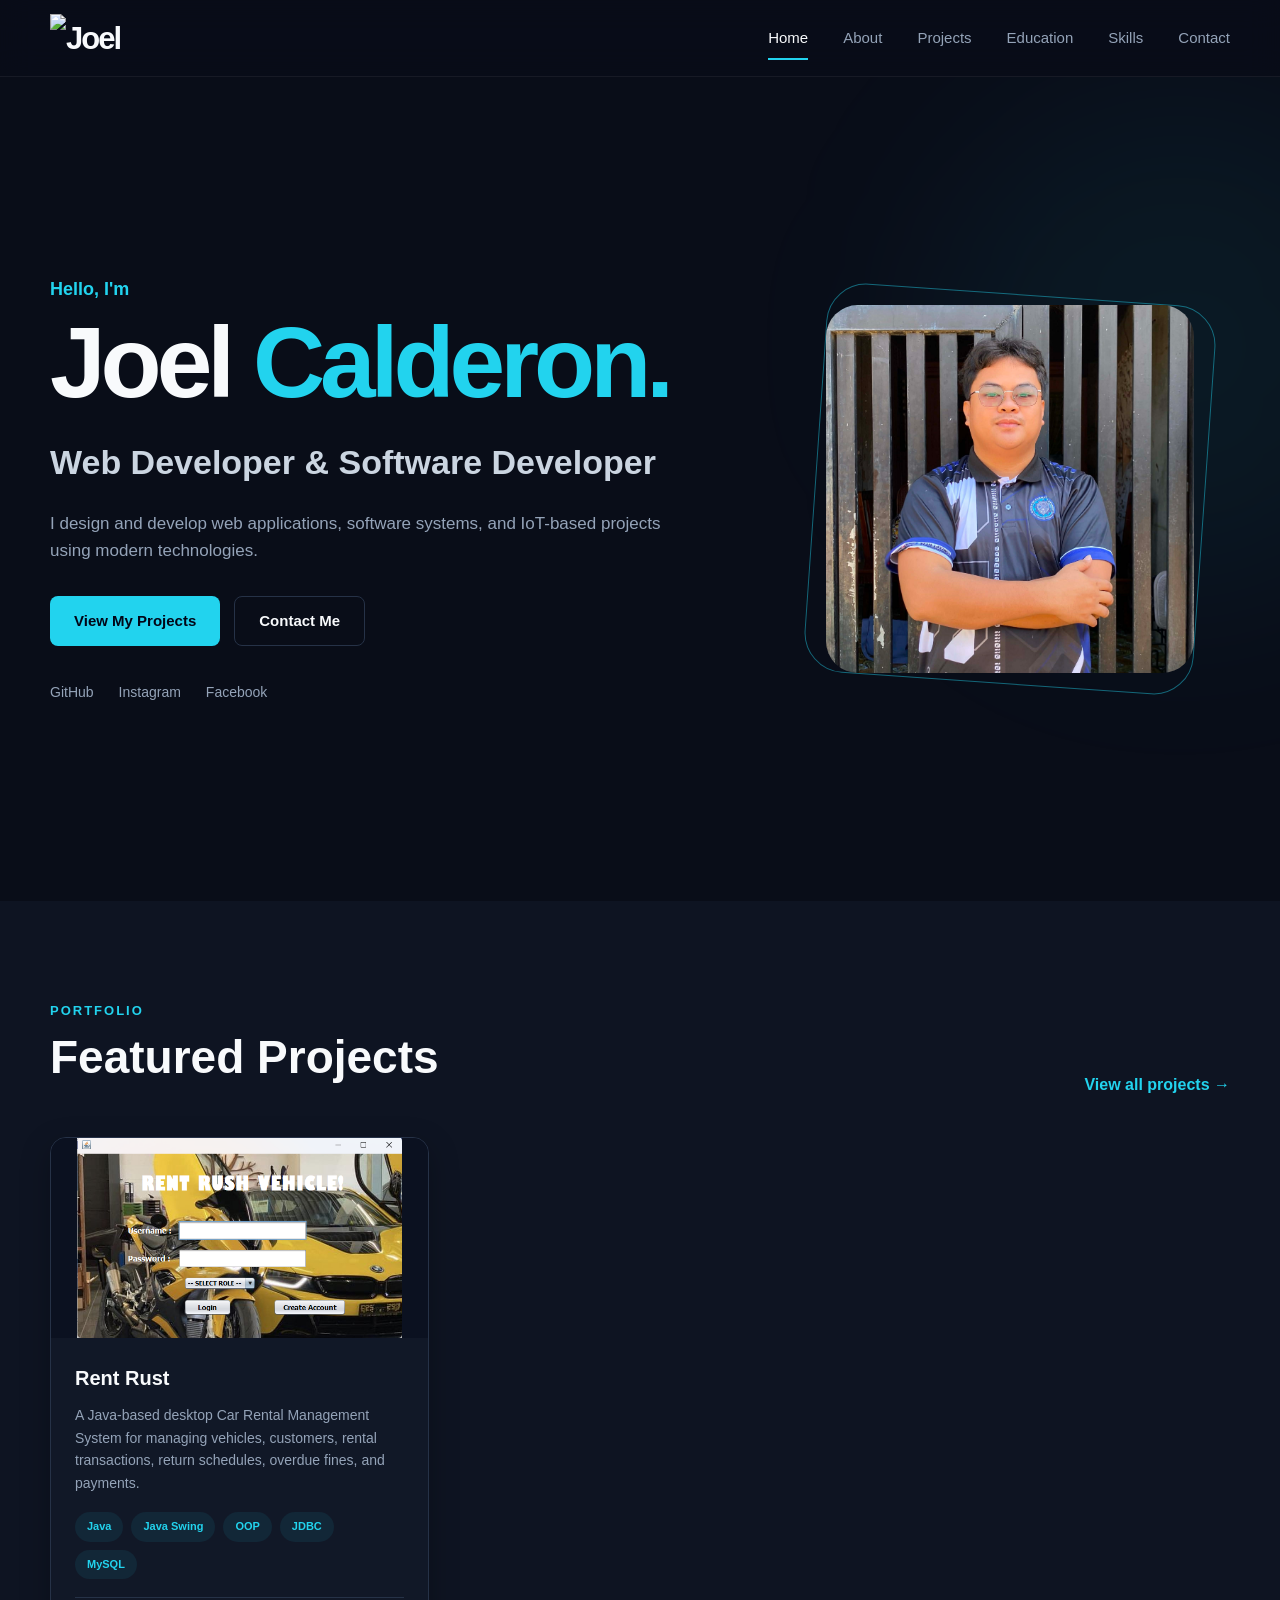
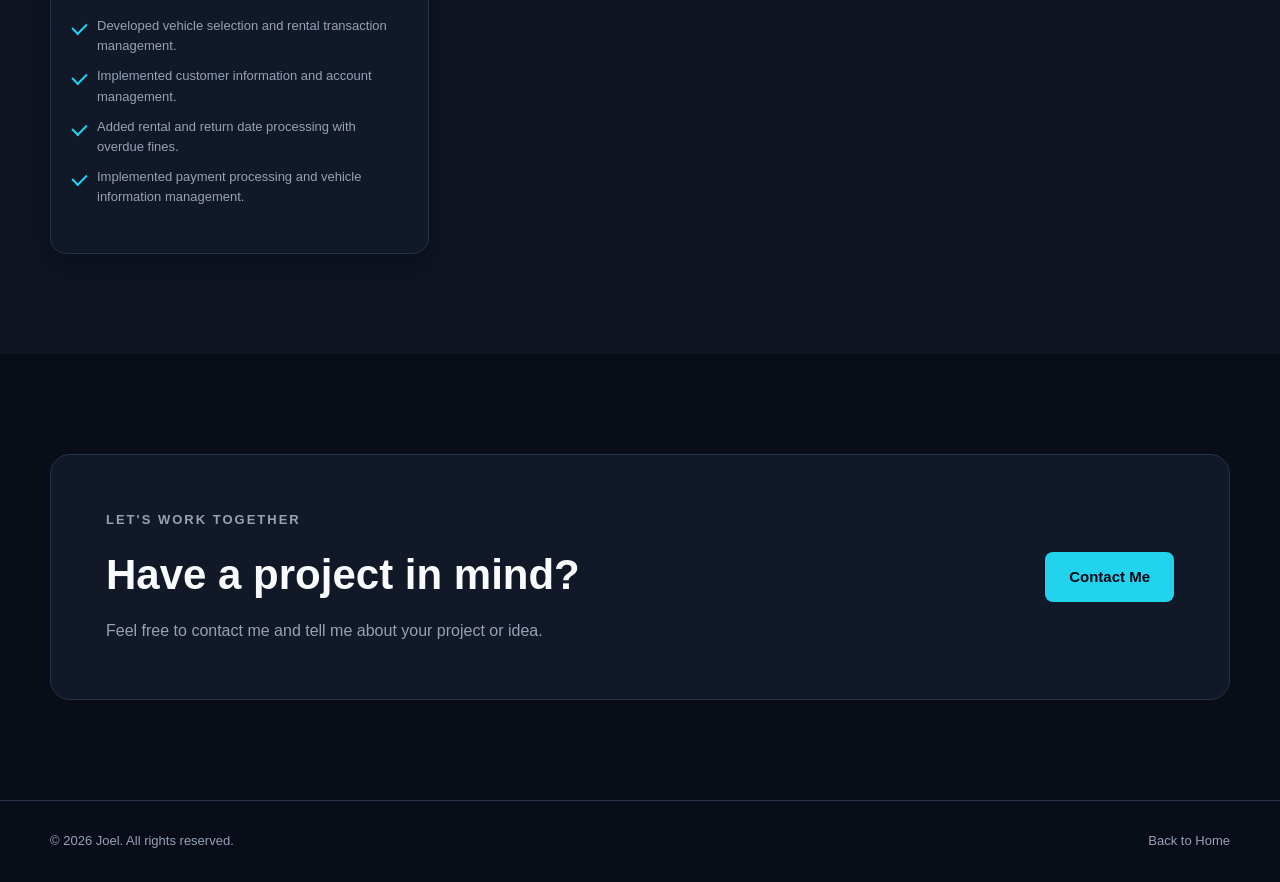
==== commit 8406ac0d: "Update index.html" ====
--- a/index.html
+++ b/index.html
@@ -37,7 +37,7 @@
                 class="logo"
             >
                 <img
-                    src="../assets/images/MAIN LOGO.png"
+                    src="../assets/images/MAIN%LOGO.png"
                     alt="Joel"
                 >
             </a>
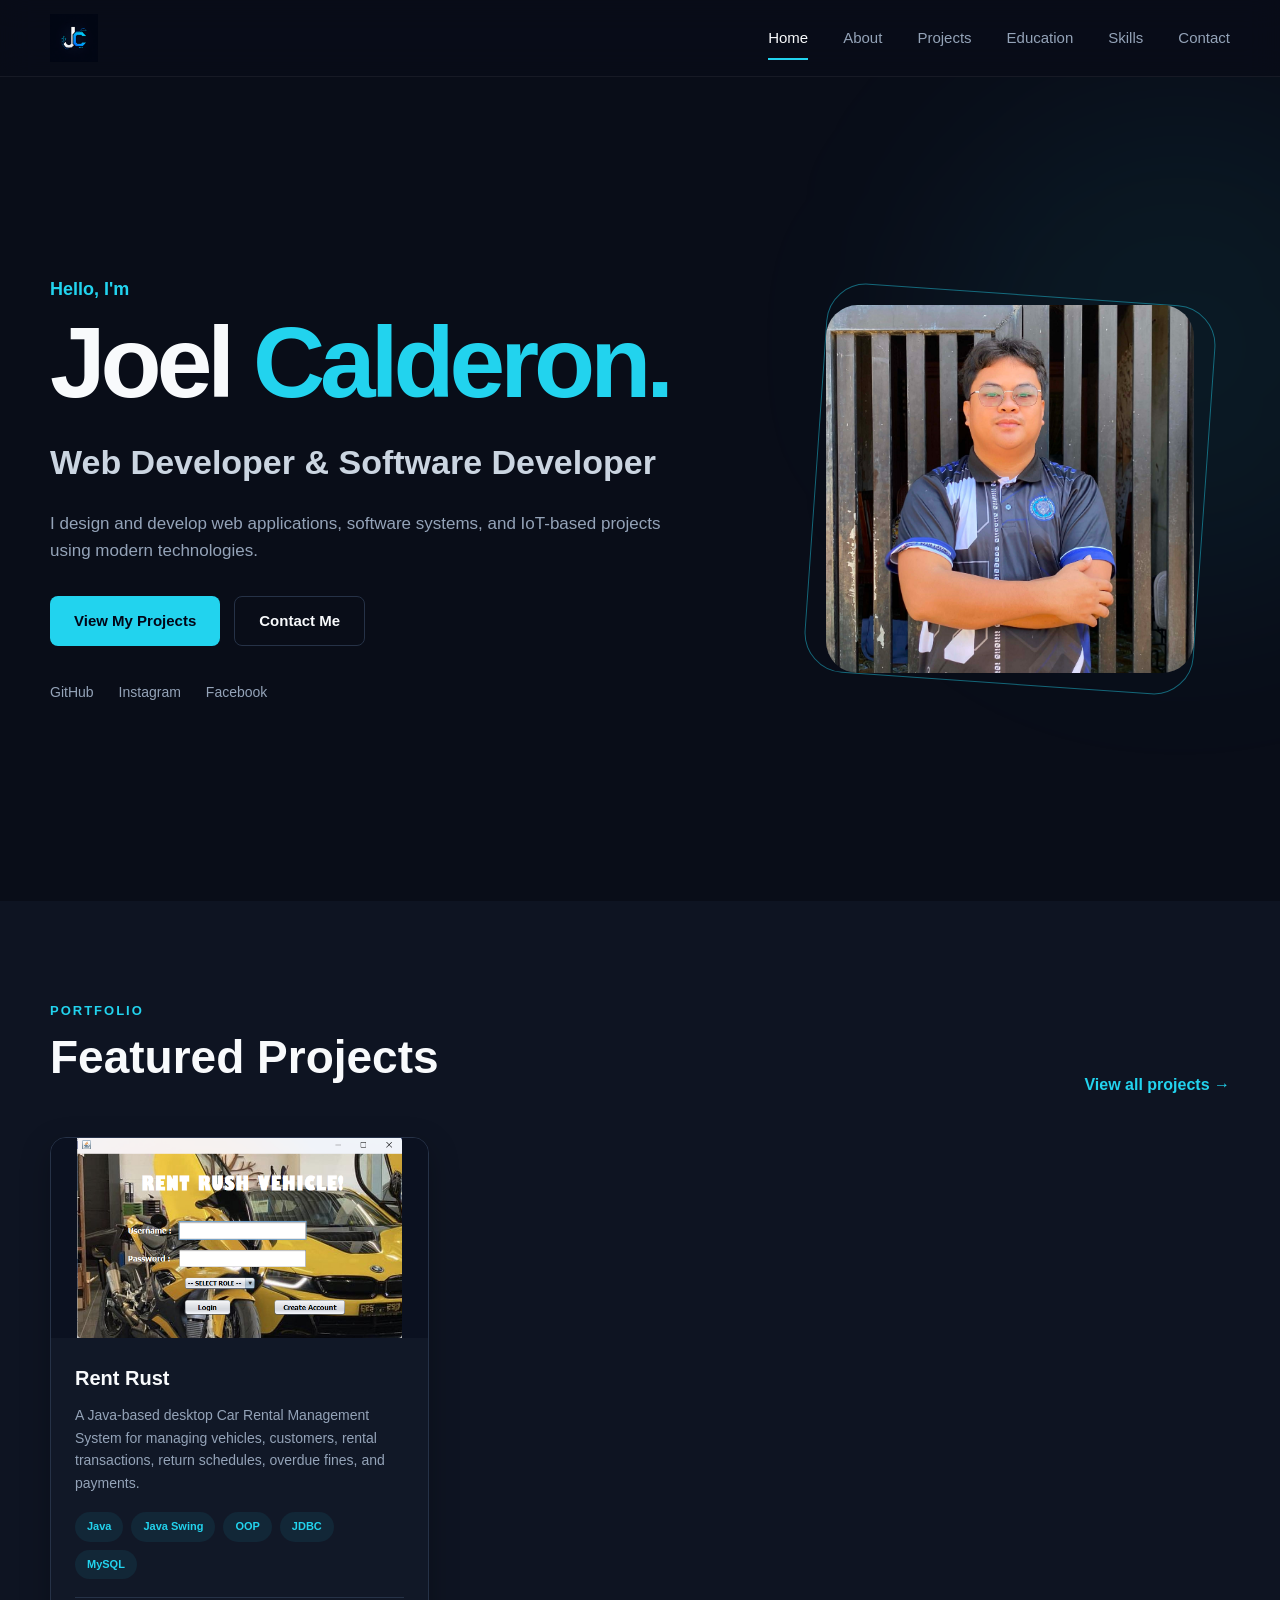
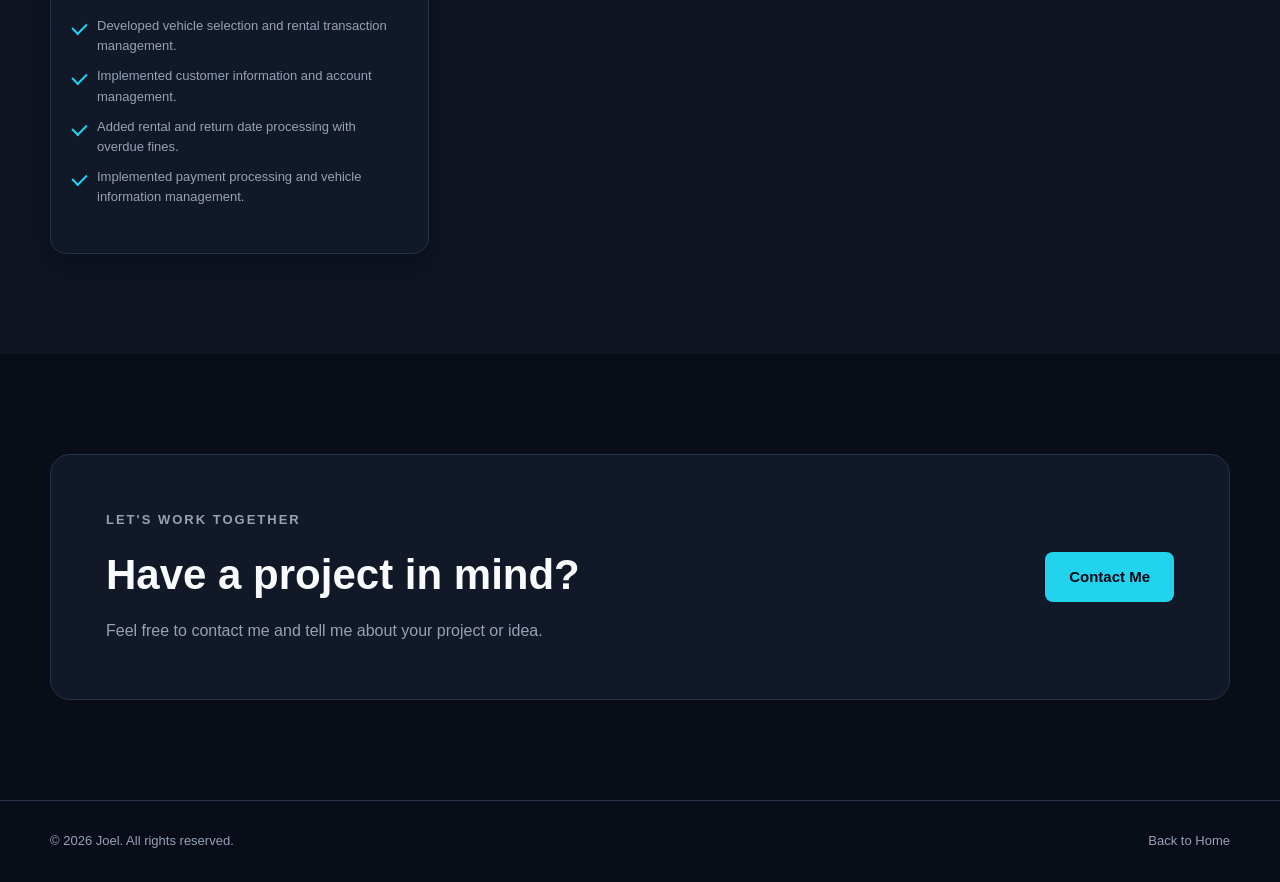
==== commit 206bd823: "Update index.html" ====
--- a/index.html
+++ b/index.html
@@ -32,12 +32,12 @@
 
         <nav class="navbar container">
 
-            <a
-                href="./index.html"
+             <a
+                href="../index.html"
                 class="logo"
             >
                 <img
-                    src="../assets/images/MAIN%LOGO.png"
+                    src="../assets/images/MAIN LOGO.png"
                     alt="Joel"
                 >
             </a>
